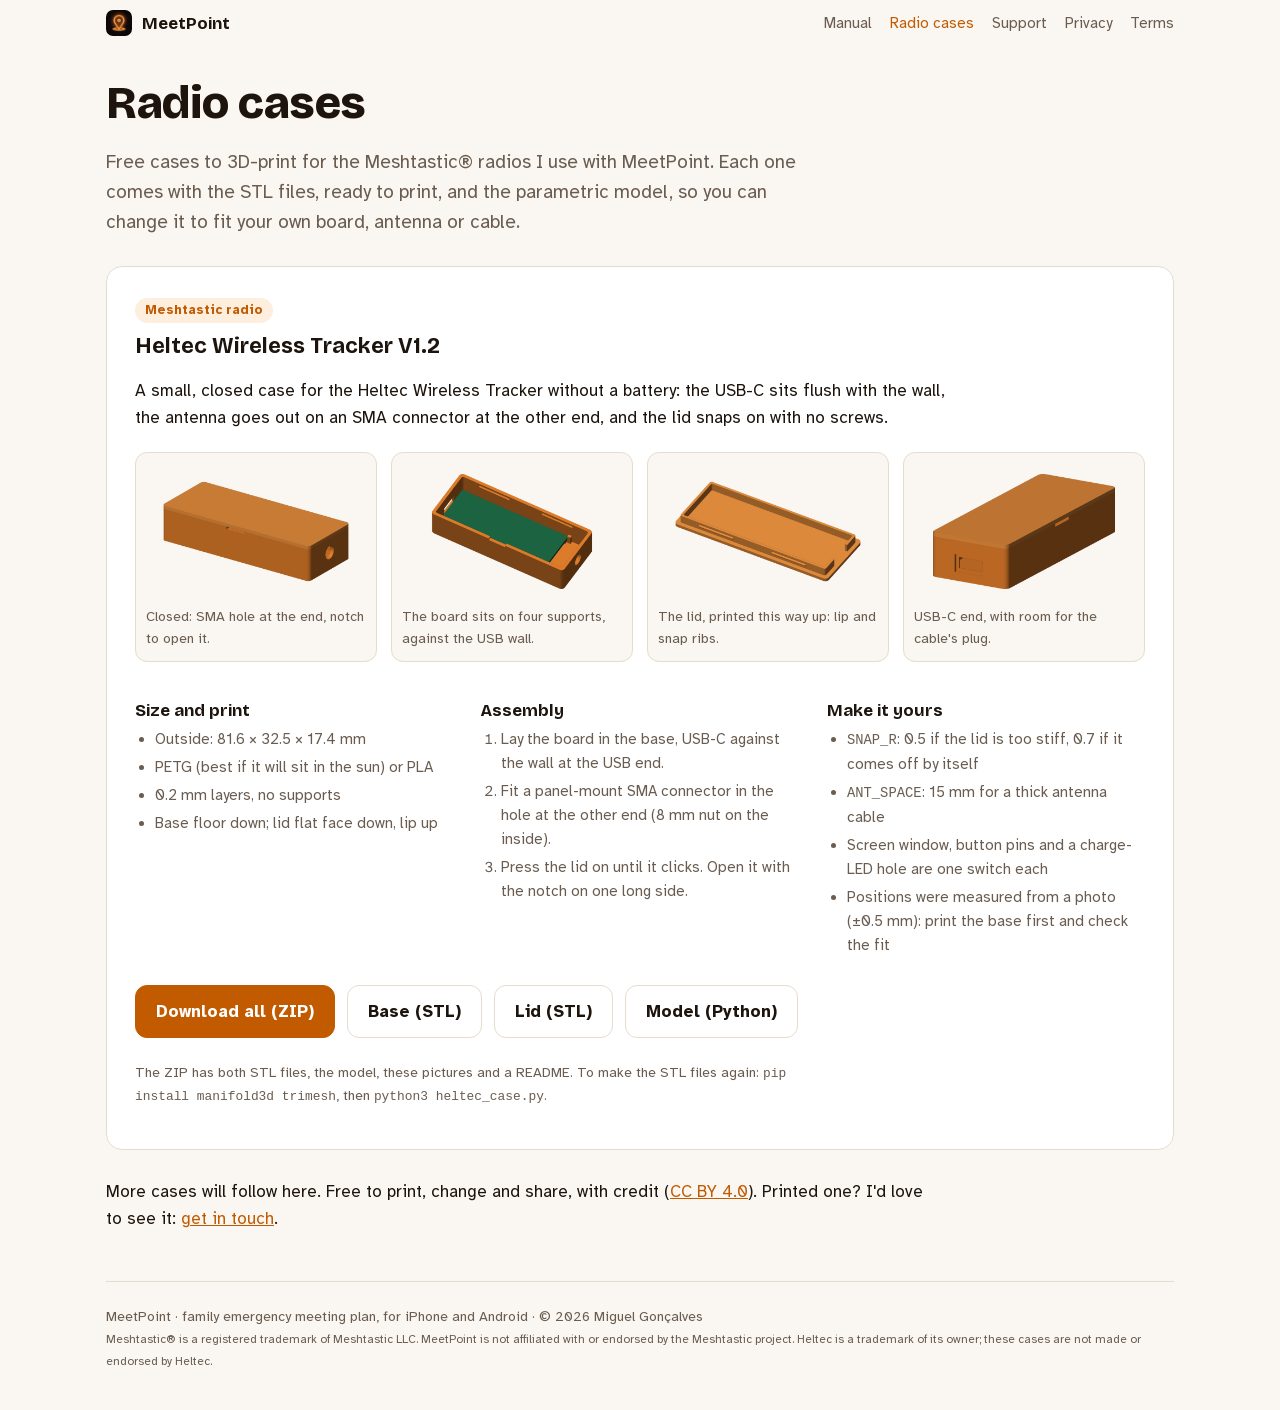
==== cases/index.html @ 637ac458 "Radio cases page: free 3D-printable case for the Heltec Wireless Tracker V1.2 (STL, model, ZIP) Co-A" ====
<!doctype html>
<html lang="en">
<head>
<meta charset="utf-8">
<meta name="viewport" content="width=device-width, initial-scale=1">
<title>Radio cases — MeetPoint</title>
<meta name="description" content="Free 3D-printable cases for the Meshtastic radios used with MeetPoint: STL files and the parametric model to download.">
<link rel="icon" href="../manual/img/icon.png">
<link rel="stylesheet" href="../fonts/fonts.css">
<link rel="stylesheet" href="../site.css">
<style>
  .case { background: var(--surface); border: 1px solid var(--line); border-radius: 16px; padding: clamp(18px, 3vw, 28px); margin-block: 28px; }
  .case h2 { margin-top: 0; }
  .case .tag { display: inline-block; font-size: 13px; font-weight: 700; color: var(--neon); background: var(--neon-soft); border-radius: 999px; padding: 2px 10px; margin-bottom: 10px; }
  .shots { display: grid; grid-template-columns: repeat(auto-fit, minmax(220px, 1fr)); gap: 14px; margin-block: 20px; }
  .shots figure { margin: 0; background: var(--bg); border: 1px solid var(--line); border-radius: 12px; padding: 10px; }
  .shots img { width: 100%; height: auto; display: block; }
  .shots figcaption { font-size: 14px; color: var(--muted); margin-top: 6px; }
  .specs { display: grid; grid-template-columns: repeat(auto-fit, minmax(240px, 1fr)); gap: 8px 28px; }
  .specs h3 { font: 700 17px var(--display); margin: 18px 0 6px; }
  .specs ul, .specs ol { margin: 0; padding-left: 20px; color: var(--muted); font-size: 15px; }
  .specs li { margin-block: 4px; }
  .files { font-size: 14px; color: var(--muted); }
  code { font-size: 0.92em; }
</style>
</head>
<body>
<div class="wrap">
<nav class="top">
  <a class="home" href="../"><img src="../manual/img/icon.png" alt="">MeetPoint</a>
  <a href="../manual/">Manual</a>
  <a href="../cases/" aria-current="page">Radio cases</a>
  <a href="../support/">Support</a>
  <a href="../privacy/">Privacy</a>
  <a href="../terms/">Terms</a>
</nav>
<h1>Radio cases</h1>
<p class="lede">Free cases to 3D-print for the Meshtastic® radios I use with MeetPoint. Each one comes with the STL files, ready to print, and the parametric model, so you can change it to fit your own board, antenna or cable.</p>

<section class="case" id="heltec-wireless-tracker">
  <span class="tag">Meshtastic radio</span>
  <h2>Heltec Wireless Tracker V1.2</h2>
  <p>A small, closed case for the Heltec Wireless Tracker without a battery: the USB-C sits flush with the wall, the antenna goes out on an SMA connector at the other end, and the lid snaps on with no screws.</p>
  <div class="shots">
    <figure><img src="heltec-wireless-tracker-v1.2/case-closed.png" alt="The closed case, with the SMA antenna hole at one end and the notch to open the lid" loading="lazy" width="1600" height="1000"><figcaption>Closed: SMA hole at the end, notch to open it.</figcaption></figure>
    <figure><img src="heltec-wireless-tracker-v1.2/case-base.png" alt="The open base with the board inside, resting on four supports" loading="lazy" width="1600" height="1000"><figcaption>The board sits on four supports, against the USB wall.</figcaption></figure>
    <figure><img src="heltec-wireless-tracker-v1.2/case-lid.png" alt="The lid upside down, with its lip and snap ribs" loading="lazy" width="1600" height="1000"><figcaption>The lid, printed this way up: lip and snap ribs.</figcaption></figure>
    <figure><img src="heltec-wireless-tracker-v1.2/case-usb.png" alt="The USB end of the closed case, with the USB-C opening and the recess for the cable's plug" loading="lazy" width="1600" height="1000"><figcaption>USB-C end, with room for the cable's plug.</figcaption></figure>
  </div>
  <div class="specs">
    <div>
      <h3>Size and print</h3>
      <ul>
        <li>Outside: 81.6 × 32.5 × 17.4 mm</li>
        <li>PETG (best if it will sit in the sun) or PLA</li>
        <li>0.2 mm layers, no supports</li>
        <li>Base floor down; lid flat face down, lip up</li>
      </ul>
    </div>
    <div>
      <h3>Assembly</h3>
      <ol>
        <li>Lay the board in the base, USB-C against the wall at the USB end.</li>
        <li>Fit a panel-mount SMA connector in the hole at the other end (8 mm nut on the inside).</li>
        <li>Press the lid on until it clicks. Open it with the notch on one long side.</li>
      </ol>
    </div>
    <div>
      <h3>Make it yours</h3>
      <ul>
        <li><code>SNAP_R</code>: 0.5 if the lid is too stiff, 0.7 if it comes off by itself</li>
        <li><code>ANT_SPACE</code>: 15 mm for a thick antenna cable</li>
        <li>Screen window, button pins and a charge-LED hole are one switch each</li>
        <li>Positions were measured from a photo (±0.5 mm): print the base first and check the fit</li>
      </ul>
    </div>
  </div>
  <div class="buttons">
    <a class="btn primary" href="heltec-wireless-tracker-v1.2/heltec-wireless-tracker-v1.2-case.zip" download>Download all (ZIP)</a>
    <a class="btn" href="heltec-wireless-tracker-v1.2/heltec_tracker_v1_2_base.stl" download>Base (STL)</a>
    <a class="btn" href="heltec-wireless-tracker-v1.2/heltec_tracker_v1_2_lid.stl" download>Lid (STL)</a>
    <a class="btn" href="heltec-wireless-tracker-v1.2/heltec_case.py" download>Model (Python)</a>
  </div>
  <p class="files">The ZIP has both STL files, the model, these pictures and a README. To make the STL files again: <code>pip install manifold3d trimesh</code>, then <code>python3 heltec_case.py</code>.</p>
</section>

<p>More cases will follow here. Free to print, change and share, with credit (<a href="https://creativecommons.org/licenses/by/4.0/" target="_blank" rel="noopener">CC BY 4.0</a>). Printed one? I'd love to see it: <a href="../support/">get in touch</a>.</p>

<footer>MeetPoint · family emergency meeting plan, for iPhone and Android · © 2026 Miguel Gonçalves<br><small>Meshtastic® is a registered trademark of Meshtastic LLC. MeetPoint is not affiliated with or endorsed by the Meshtastic project. Heltec is a trademark of its owner; these cases are not made or endorsed by Heltec.</small></footer>
</div>
</body>
</html>
---- fonts/fonts.css ----
/* Self-hosted Google Fonts (SIL Open Font License): no requests to Google from this site. */
/* latin-ext */
@font-face {
  font-family: 'Atkinson Hyperlegible';
  font-style: italic;
  font-weight: 400;
  font-display: swap;
  src: url(../fonts/AtkinsonHyperlegible-400-italic-latin-ext.woff2) format('woff2');
  unicode-range: U+0100-02BA, U+02BD-02C5, U+02C7-02CC, U+02CE-02D7, U+02DD-02FF, U+0304, U+0308, U+0329, U+1D00-1DBF, U+1E00-1E9F, U+1EF2-1EFF, U+2020, U+20A0-20AB, U+20AD-20C4, U+2113, U+2C60-2C7F, U+A720-A7FF;
}
/* latin */
@font-face {
  font-family: 'Atkinson Hyperlegible';
  font-style: italic;
  font-weight: 400;
  font-display: swap;
  src: url(../fonts/AtkinsonHyperlegible-400-italic-latin.woff2) format('woff2');
  unicode-range: U+0000-00FF, U+0131, U+0152-0153, U+02BB-02BC, U+02C6, U+02DA, U+02DC, U+0304, U+0308, U+0329, U+2000-206F, U+20AC, U+2122, U+2191, U+2193, U+2212, U+2215, U+FEFF, U+FFFD;
}
/* latin-ext */
@font-face {
  font-family: 'Atkinson Hyperlegible';
  font-style: normal;
  font-weight: 400;
  font-display: swap;
  src: url(../fonts/AtkinsonHyperlegible-400-normal-latin-ext.woff2) format('woff2');
  unicode-range: U+0100-02BA, U+02BD-02C5, U+02C7-02CC, U+02CE-02D7, U+02DD-02FF, U+0304, U+0308, U+0329, U+1D00-1DBF, U+1E00-1E9F, U+1EF2-1EFF, U+2020, U+20A0-20AB, U+20AD-20C4, U+2113, U+2C60-2C7F, U+A720-A7FF;
}
/* latin */
@font-face {
  font-family: 'Atkinson Hyperlegible';
  font-style: normal;
  font-weight: 400;
  font-display: swap;
  src: url(../fonts/AtkinsonHyperlegible-400-normal-latin.woff2) format('woff2');
  unicode-range: U+0000-00FF, U+0131, U+0152-0153, U+02BB-02BC, U+02C6, U+02DA, U+02DC, U+0304, U+0308, U+0329, U+2000-206F, U+20AC, U+2122, U+2191, U+2193, U+2212, U+2215, U+FEFF, U+FFFD;
}
/* latin-ext */
@font-face {
  font-family: 'Atkinson Hyperlegible';
  font-style: normal;
  font-weight: 700;
  font-display: swap;
  src: url(../fonts/AtkinsonHyperlegible-700-normal-latin-ext.woff2) format('woff2');
  unicode-range: U+0100-02BA, U+02BD-02C5, U+02C7-02CC, U+02CE-02D7, U+02DD-02FF, U+0304, U+0308, U+0329, U+1D00-1DBF, U+1E00-1E9F, U+1EF2-1EFF, U+2020, U+20A0-20AB, U+20AD-20C4, U+2113, U+2C60-2C7F, U+A720-A7FF;
}
/* latin */
@font-face {
  font-family: 'Atkinson Hyperlegible';
  font-style: normal;
  font-weight: 700;
  font-display: swap;
  src: url(../fonts/AtkinsonHyperlegible-700-normal-latin.woff2) format('woff2');
  unicode-range: U+0000-00FF, U+0131, U+0152-0153, U+02BB-02BC, U+02C6, U+02DA, U+02DC, U+0304, U+0308, U+0329, U+2000-206F, U+20AC, U+2122, U+2191, U+2193, U+2212, U+2215, U+FEFF, U+FFFD;
}
/* latin-ext */
@font-face {
  font-family: 'Bricolage Grotesque';
  font-style: normal;
  font-weight: 600 800;
  font-stretch: 100%;
  font-display: swap;
  src: url(../fonts/BricolageGrotesque-600-800-normal-latin-ext.woff2) format('woff2');
  unicode-range: U+0100-02BA, U+02BD-02C5, U+02C7-02CC, U+02CE-02D7, U+02DD-02FF, U+0304, U+0308, U+0329, U+1D00-1DBF, U+1E00-1E9F, U+1EF2-1EFF, U+2020, U+20A0-20AB, U+20AD-20C4, U+2113, U+2C60-2C7F, U+A720-A7FF;
}
/* latin */
@font-face {
  font-family: 'Bricolage Grotesque';
  font-style: normal;
  font-weight: 600 800;
  font-stretch: 100%;
  font-display: swap;
  src: url(../fonts/BricolageGrotesque-600-800-normal-latin.woff2) format('woff2');
  unicode-range: U+0000-00FF, U+0131, U+0152-0153, U+02BB-02BC, U+02C6, U+02DA, U+02DC, U+0304, U+0308, U+0329, U+2000-206F, U+20AC, U+2122, U+2191, U+2193, U+2212, U+2215, U+FEFF, U+FFFD;
}
/* latin-ext */
@font-face {
  font-family: 'JetBrains Mono';
  font-style: normal;
  font-weight: 500;
  font-display: swap;
  src: url(../fonts/JetBrainsMono-500-normal-latin-ext.woff2) format('woff2');
  unicode-range: U+0100-02BA, U+02BD-02C5, U+02C7-02CC, U+02CE-02D7, U+02DD-02FF, U+0304, U+0308, U+0329, U+1D00-1DBF, U+1E00-1E9F, U+1EF2-1EFF, U+2020, U+20A0-20AB, U+20AD-20C4, U+2113, U+2C60-2C7F, U+A720-A7FF;
}
/* latin */
@font-face {
  font-family: 'JetBrains Mono';
  font-style: normal;
  font-weight: 500;
  font-display: swap;
  src: url(../fonts/JetBrainsMono-500-normal-latin.woff2) format('woff2');
  unicode-range: U+0000-00FF, U+0131, U+0152-0153, U+02BB-02BC, U+02C6, U+02DA, U+02DC, U+0304, U+0308, U+0329, U+2000-206F, U+20AC, U+2122, U+2191, U+2193, U+2212, U+2215, U+FEFF, U+FFFD;
}
---- site.css ----
:root {
  --bg: #faf6f1; --surface: #ffffff; --ink: #1d140d; --muted: #6a5c50; --line: #e6dbcf;
  --neon: #c25a00; --neon-soft: #fdeedd;
  --display: "Bricolage Grotesque", "Avenir Next", system-ui, sans-serif;
  --body: "Atkinson Hyperlegible", system-ui, -apple-system, sans-serif;
  color-scheme: light;
}
@media (prefers-color-scheme: dark) {
  :root { --bg: #0f0b08; --surface: #1a1410; --ink: #f6efe8; --muted: #b3a597; --line: #33281f;
          --neon: #ff9a3c; --neon-soft: #3a210c; color-scheme: dark; }
}
* { box-sizing: border-box; }
body { margin: 0; background: var(--bg); color: var(--ink); font: 17px/1.6 var(--body); }
a { color: var(--neon); }
/* Wide page with side gutters (same as the manual); text lines stay readable with max-width on the text itself. */
.wrap { max-width: 1180px; margin: 0 auto; padding-inline: clamp(20px, 5vw, 56px); }
p { max-width: 75ch; }
.soon-note, .card p { max-width: none; }
/* No rubber-band bounce at the top and bottom: it pulled the fixed bar down with the page. */
html, body { overscroll-behavior-y: none; }
nav.top { display: flex; align-items: center; gap: 18px; padding-block: 10px; flex-wrap: wrap; position: sticky; top: 0; z-index: 20; background: var(--bg); }
nav.top .home { display: flex; align-items: center; gap: 10px; font: 700 17px var(--display); color: var(--ink); text-decoration: none; margin-right: auto; }
nav.top .home img { width: 26px; height: 26px; border-radius: 7px; }
nav.top a:not(.home) { color: var(--muted); text-decoration: none; font-size: 15px; }
nav.top a:not(.home):hover, nav.top a[aria-current] { color: var(--neon); }
h1 { font: 800 clamp(32px, 4.5vw, 46px)/1.08 var(--display); letter-spacing: -0.01em; margin: 32px 0 14px; text-wrap: balance; }
h2 { font: 700 22px/1.25 var(--display); margin: 48px 0 12px; }
.lede { font-size: 19px; color: var(--muted); max-width: 60ch; }
.hero-icon { width: 96px; height: 96px; border-radius: 22px; margin-top: 32px; box-shadow: 0 0 0 1px var(--line), 0 10px 40px -12px var(--neon); }
.buttons { display: flex; gap: 12px; flex-wrap: wrap; margin-block: 24px; }
.btn { display: inline-block; padding: 12px 20px; border-radius: 12px; font-weight: 700; text-decoration: none; border: 1px solid var(--line); background: var(--surface); color: var(--ink); }
.stores { display: flex; flex-wrap: wrap; align-items: center; justify-content: center; gap: 12px 16px; margin-block: 24px 0; }
.store { display: inline-flex; line-height: 0; }
.store img { height: 48px; width: auto; }
.store.soon { cursor: default; }
.soon-note { flex-basis: 100%; margin: 0; text-align: center; font-size: 0.9rem; color: var(--muted); }
.btn.primary { background: var(--neon); border-color: var(--neon); color: #fff; }
video { width: 100%; aspect-ratio: 16 / 9; border-radius: 14px; background: #000; border: 1px solid var(--line); display: block; }
.grid { display: grid; grid-template-columns: repeat(auto-fit, minmax(240px, 1fr)); gap: 18px; margin-block: 28px; }
/* Support: two questions per row, with more room. */
.grid.faq { grid-template-columns: repeat(2, 1fr); gap: 20px; }
@media (max-width: 700px) { .grid.faq { grid-template-columns: 1fr; } }
.grid.faq .card { padding: 22px 24px; }
.grid.faq .card h3 { margin-bottom: 8px; }
.grid.faq .card p { line-height: 1.6; }
.card { background: var(--surface); border: 1px solid var(--line); border-radius: 14px; padding: 18px 20px; }
.card h3 { margin: 0 0 4px; font: 700 17px var(--display); }
.card p { margin: 0; color: var(--muted); font-size: 15px; }
.updated { color: var(--muted); font-size: 15px; }
.contact { margin-block: 28px; }
footer { border-top: 1px solid var(--line); margin-top: 48px; padding-block: 24px 40px; color: var(--muted); font-size: 14px; }
/* Light orange button in the dark: dark text reads better than white on it. */
@media (prefers-color-scheme: dark) { .btn.primary { color: #1d140d; } }
.hero-icon { box-shadow: 0 0 0 1px var(--line), 0 10px 40px -12px var(--neon); }
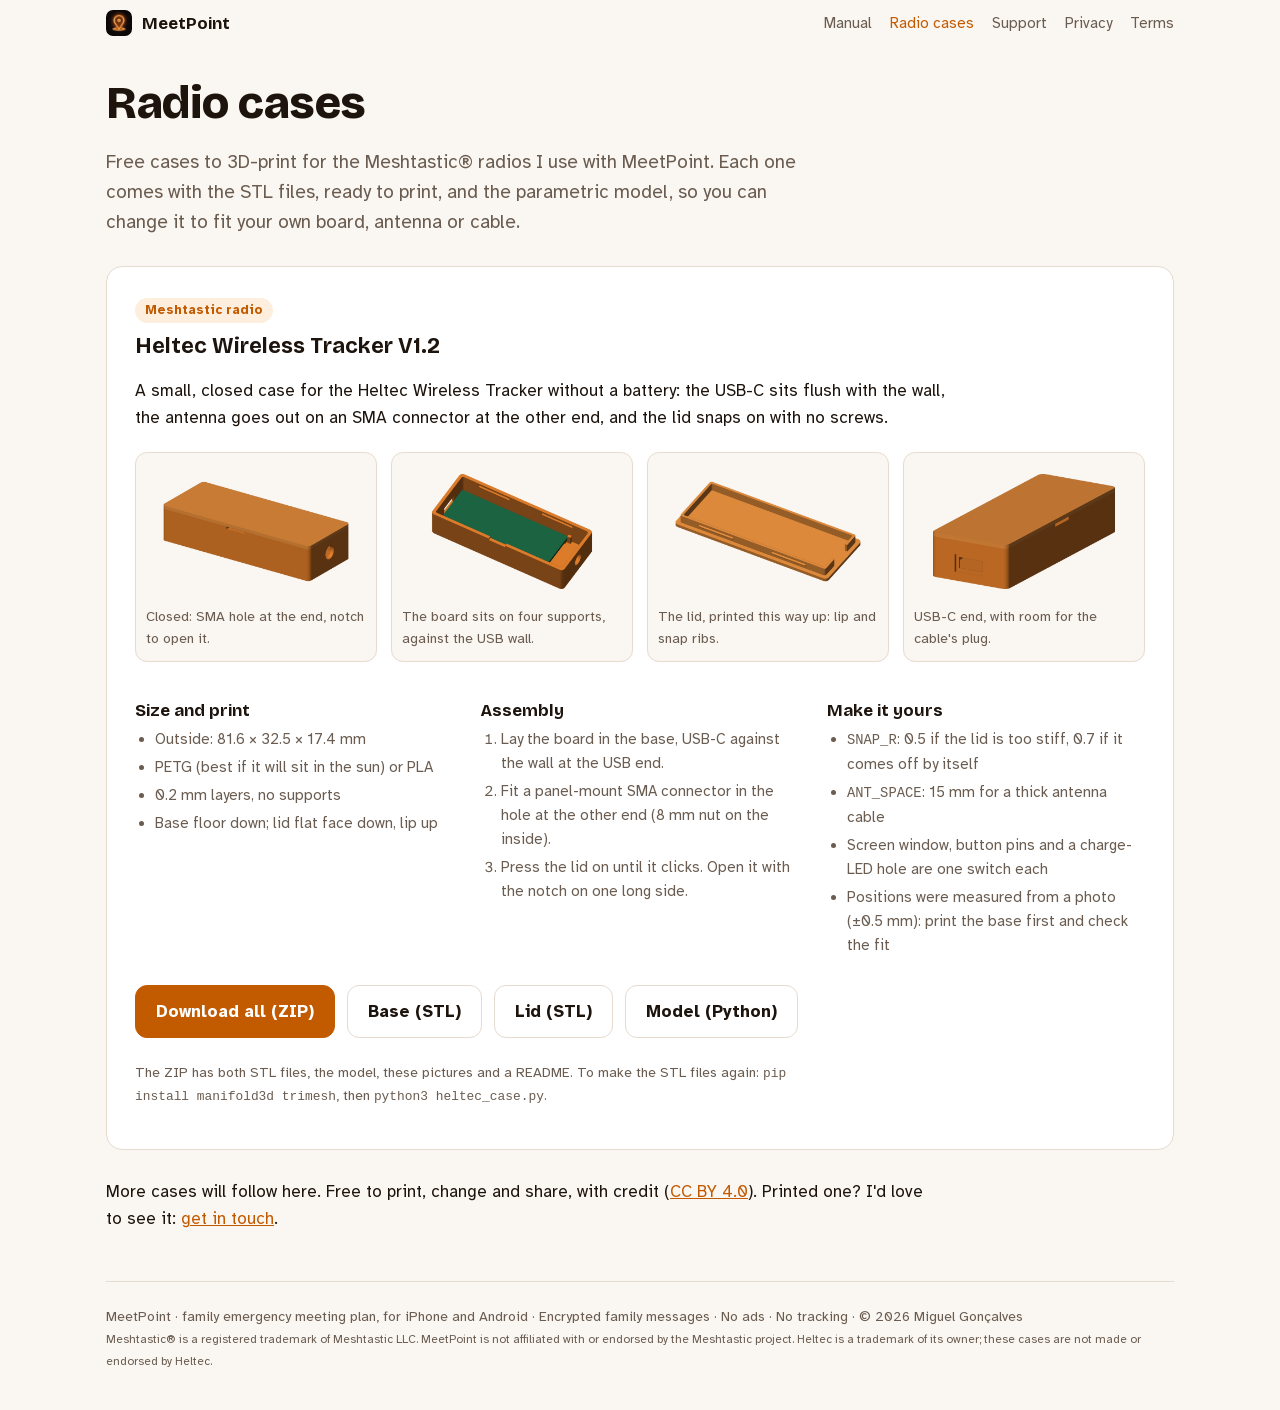
==== commit 400c5540: "Privacy up front: badges under the opening text, a Your privacy section (with the SMS and plain-text" ====
--- a/cases/index.html
+++ b/cases/index.html
@@ -86,7 +86,7 @@
 
 <p>More cases will follow here. Free to print, change and share, with credit (<a href="https://creativecommons.org/licenses/by/4.0/" target="_blank" rel="noopener">CC BY 4.0</a>). Printed one? I'd love to see it: <a href="../support/">get in touch</a>.</p>
 
-<footer>MeetPoint · family emergency meeting plan, for iPhone and Android · © 2026 Miguel Gonçalves<br><small>Meshtastic® is a registered trademark of Meshtastic LLC. MeetPoint is not affiliated with or endorsed by the Meshtastic project. Heltec is a trademark of its owner; these cases are not made or endorsed by Heltec.</small></footer>
+<footer>MeetPoint · family emergency meeting plan, for iPhone and Android · Encrypted family messages · No ads · No tracking · © 2026 Miguel Gonçalves<br><small>Meshtastic® is a registered trademark of Meshtastic LLC. MeetPoint is not affiliated with or endorsed by the Meshtastic project. Heltec is a trademark of its owner; these cases are not made or endorsed by Heltec.</small></footer>
 </div>
 </body>
 </html>
--- a/site.css
+++ b/site.css
@@ -52,3 +52,8 @@
 /* Light orange button in the dark: dark text reads better than white on it. */
 @media (prefers-color-scheme: dark) { .btn.primary { color: #1d140d; } }
 .hero-icon { box-shadow: 0 0 0 1px var(--line), 0 10px 40px -12px var(--neon); }
+/* Privacy at a glance, under the opening text. */
+.badges { list-style: none; padding: 0; margin: 20px 0 0; display: flex; flex-wrap: wrap; gap: 8px 10px; }
+.badges li { background: var(--neon-soft); color: var(--ink); border: 1px solid var(--line); border-radius: 999px; padding: 6px 14px; font-size: 15px; font-weight: 700; }
+.privacy { padding-left: 1.2em; max-width: 75ch; }
+.privacy li { margin-block: 6px; }
